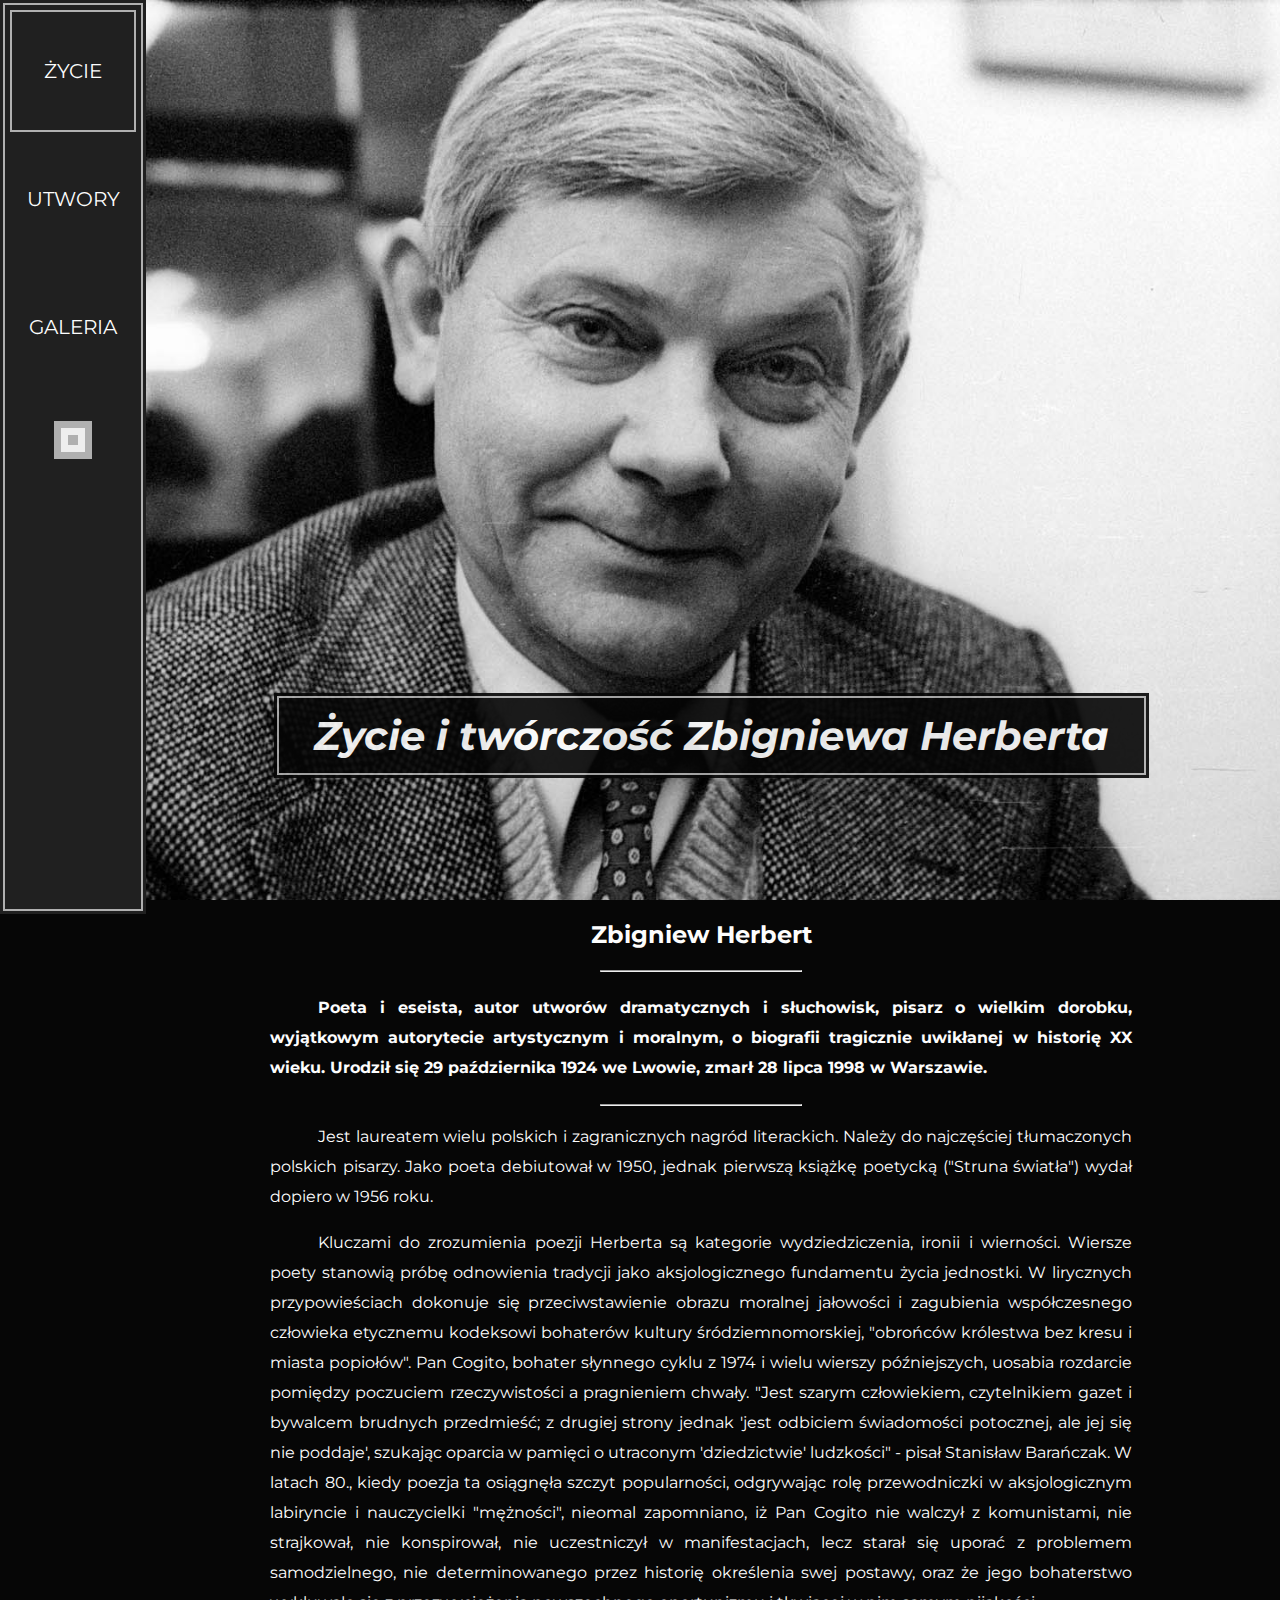
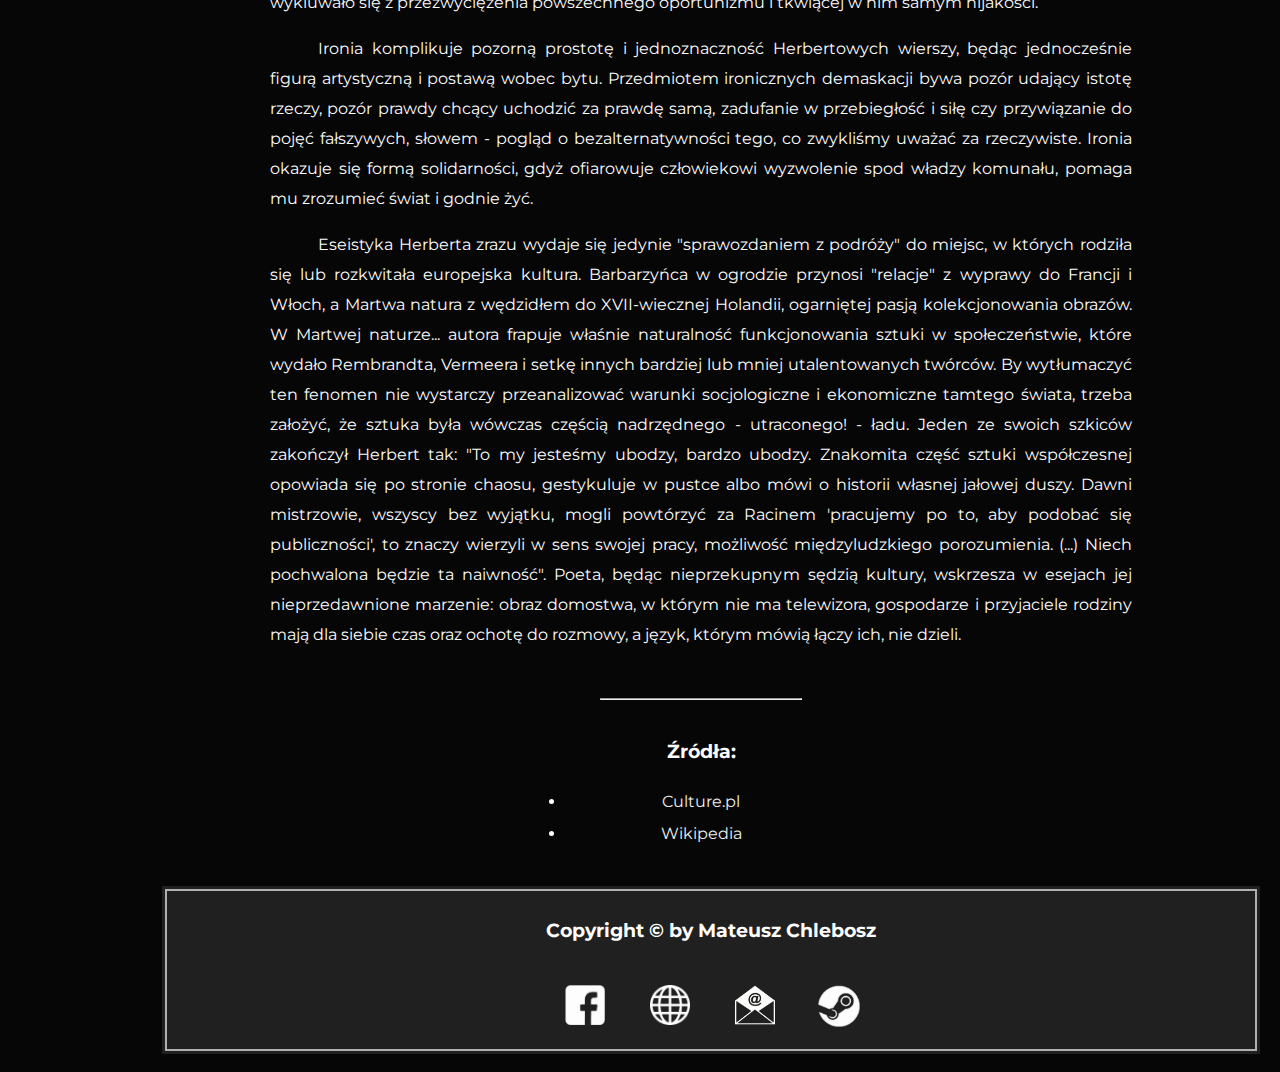
==== index.html @ c5ec64eb "v1" ====
<!DOCTYPE html>
<html>
<head>
<meta charset="UTF-8">
<title>Życie i twórczość Zbigniewa Herberta</title>
<meta http-equiv="Content-Language" content="pl">
<meta name="autor" content="Mateusz Chlebosz">
<meta name="description" content="Życie i twórczość Zbigniewa Herberta">
 <meta name="keywords" content="Zbigniew,Herbert,Poeta">


<link rel="stylesheet" href="style.css">
<link rel="stylesheet" href="https://fonts.googleapis.com/css?family=Montserrat">
<link rel="icon" href="icon.png">

<script type="text/javascript" src="invert.js">
</script>

</head>




<body class="dark-theme" onload="start();" >

<!-- Icon Bar -->
<nav class="sidebar hide-small inline dark-element">

  
  <!-- Navigation -->
  <a href="index.html"  class="bar-item inline">
    ŻYCIE
  </a>
  
  <a href="utwory.html" class="bar-item">
    UTWORY
  </a>
  
  <a href="galeria.html" class="bar-item">
    GALERIA
  </a>
  
  
  <a href="#" onclick="invert();" class="switch-item">
    <div class="in"></div>
  </a> 
 
</nav>
<!-- Navbar on small screens (Hidden on medium and large screens) -->
<div class="opacity hover-opacity-off hide-large topbar dark-element">
  <div class="bar">
    <a href="index.html" class="bar-item inline" style="width:24% !important">ŻYCIE</a>
    <a href="utwory.html" class="bar-item" style="width:24% !important">UTWORY</a>
    <a href="galeria.html" class="bar-item" style="width:24% !important">GALERIA</a>
	<a href="#" onclick="invert();" class="switch-item" style="width:24% !important"><div class="in"></div></a>		
	</div>	
</div>

<!-- Page Content -->




<div class="main" >

<header>
 <div class="parallax diff" >
    <div class="home inline dark-theme opacity">Życie i twórczość Zbigniewa Herberta</div>
</div>
  </header>

  <!-- About Section -->
  <div class="main-2 indent">
    <h2 class="noindent" style="text-align:center">Zbigniew Herbert</h2>
    <hr style="width:200px">
    <h4>Poeta i eseista, autor utworów dramatycznych i słuchowisk, pisarz o wielkim dorobku, 
	wyjątkowym autorytecie artystycznym i moralnym, o biografii tragicznie uwikłanej w historię XX wieku. 
	Urodził się 29 października 1924 we Lwowie, zmarł 28 lipca 1998 w Warszawie.
    </h4>
	 <hr style="width:200px">
    <p>Jest laureatem wielu polskich i zagranicznych nagród literackich. 
	Należy do najczęściej tłumaczonych polskich pisarzy. Jako poeta debiutował w 1950, 
	jednak pierwszą książkę poetycką ("Struna światła") wydał dopiero w 1956 roku.</p>
    <p>Kluczami do zrozumienia poezji Herberta są kategorie wydziedziczenia, ironii i wierności. 
	Wiersze poety stanowią próbę odnowienia tradycji jako aksjologicznego fundamentu życia jednostki. 
	W lirycznych przypowieściach dokonuje się przeciwstawienie obrazu moralnej jałowości i zagubienia 
	współczesnego człowieka etycznemu kodeksowi bohaterów kultury śródziemnomorskiej, "obrońców królestwa 
	bez kresu i miasta popiołów". Pan Cogito, bohater słynnego cyklu z 1974 i wielu wierszy późniejszych, 
	uosabia rozdarcie pomiędzy poczuciem rzeczywistości a pragnieniem chwały. "Jest szarym 
	człowiekiem, czytelnikiem gazet i bywalcem brudnych przedmieść; z drugiej strony jednak 'jest 
	odbiciem świadomości potocznej, ale jej się nie poddaje', szukając oparcia w pamięci o utraconym 
	'dziedzictwie' ludzkości" - pisał Stanisław Barańczak. W latach 80., kiedy poezja ta osiągnęła 
	szczyt popularności, odgrywając rolę przewodniczki w aksjologicznym labiryncie i nauczycielki "mężności",
	nieomal zapomniano, iż Pan Cogito nie walczył z komunistami, nie strajkował, nie konspirował, 
	nie uczestniczył w manifestacjach, lecz starał się uporać z problemem samodzielnego, nie determinowanego 
	przez historię określenia swej postawy, oraz że jego bohaterstwo wykluwało się z przezwyciężenia
	powszechnego oportunizmu i tkwiącej w nim samym nijakości.</p>
	<p>Ironia komplikuje pozorną prostotę i jednoznaczność Herbertowych wierszy, będąc jednocześnie 
	figurą artystyczną i postawą wobec bytu. Przedmiotem ironicznych demaskacji bywa pozór udający 
	istotę rzeczy, pozór prawdy chcący uchodzić za prawdę samą, zadufanie w przebiegłość i siłę czy 
	przywiązanie do pojęć fałszywych, słowem - pogląd o bezalternatywności tego, co zwykliśmy uważać
	za rzeczywiste. Ironia okazuje się formą solidarności, gdyż ofiarowuje człowiekowi wyzwolenie spod
	władzy komunału, pomaga mu zrozumieć świat i godnie żyć.
	</p>
	<p>
	Eseistyka Herberta zrazu wydaje się jedynie "sprawozdaniem z podróży" do miejsc, w których rodziła
	się lub rozkwitała europejska kultura. Barbarzyńca w ogrodzie przynosi "relacje" z wyprawy do Francji 
	i Włoch, a Martwa natura z wędzidłem do XVII-wiecznej Holandii, ogarniętej pasją kolekcjonowania obrazów. 
	W Martwej naturze... autora frapuje właśnie naturalność funkcjonowania sztuki w społeczeństwie, które 
	wydało Rembrandta, Vermeera i setkę innych bardziej lub mniej utalentowanych twórców. By wytłumaczyć ten 
	fenomen nie wystarczy przeanalizować warunki socjologiczne i ekonomiczne tamtego świata, trzeba założyć, 
	że sztuka była wówczas częścią nadrzędnego - utraconego! - ładu. Jeden ze swoich szkiców zakończył 
	Herbert tak: "To my jesteśmy ubodzy, bardzo ubodzy. Znakomita część sztuki współczesnej opowiada się 
	po stronie chaosu, gestykuluje w pustce albo mówi o historii własnej jałowej duszy. Dawni mistrzowie, 
	wszyscy bez wyjątku, mogli powtórzyć za Racinem 'pracujemy po to, aby podobać się publiczności', to 
	znaczy wierzyli w sens swojej pracy, możliwość międzyludzkiego porozumienia. (...) Niech pochwalona
	będzie ta naiwność". Poeta, będąc nieprzekupnym sędzią kultury, wskrzesza w esejach jej nieprzedawnione 
	marzenie: obraz domostwa, w którym nie ma telewizora, gospodarze i przyjaciele rodziny mają dla siebie
	czas oraz ochotę do rozmowy, a język, którym mówią łączy ich, nie dzieli.
	</p>

 <hr style="width:200px; margin-top:3em">
 <div class="source">
	<h3 class="noindent">Źródła:</h3>
<ul class="noindent">
	<li><a class="link" href="http://culture.pl/pl/tworca/zbigniew-herbert">Culture.pl</a></li>
	<li><a class="link" href="https://pl.wikipedia.org/wiki/Zbigniew_Herbert#Tw%C3%B3rczo%C5%9B%C4%87">Wikipedia</a></li>
</ul>
	</div>
   
   </div>	
  
    <!-- Footer Social -->
  <footer class="main-2 inline dark-element">
   <h3 class="copyright">Copyright &copy;  by Mateusz Chlebosz<h3>

   <div class="footer dark-element">
    <a href="https://www.facebook.com/chlebosz.mateusz" ><img class="footer-item dark-element"src="facebook2.png" alt="facebook" ></a>
    <a href="http://chlebakos.tookapic.com/" ><img class="footer-item dark-element"src="internet.png" alt="website" ></a>
    <a href="mailto:chleboszmateusz@gmail.com" ><img class="footer-item dark-element"src="e-mail.png" alt="mail" ></a>
    <a href="https://steamcommunity.com/id/Chlebakos/" ><img class="footer-item steam dark-element"src="steam.png" alt="steam" ></a>
	
	
  <!-- End footer -->
  </footer>

<!-- END PAGE CONTENT -->
</div>

</body>
</html>
---- style.css ----
body
	{margin:0px}
body, h1,h2,h3,h4,h5,h6 
	{font-family: "Montserrat", sans-serif}
	
p,h1,h2,h3,h4,h5,h6,ul,li
	{ line-height: 30px }
	

header
	{text-align:center;
	vertical-align:middle;
	margin-bottom:20px}
	
footer
	{max-width:99.9999%;
	margin-right:20px;
	display:block;
	white-space:normal;
	text-align:center!important}
	
	
.main-2
{margin-left:20px;
margin-right:20px}

	
	

.dark-theme
	{color:#fdfdfd;
	background-color:#060606}

.dark-element
	{color:#fdfdfd;
	background-color:#202020!important}

.inverted
	{filter: invert(100%);
	background-color:#EEEEEE}
	
.inverted .diff
	{filter: invert(100%)}
	

	
	
	
	
.home
	{text-align:center;
	position:relative;
	top:77vh;
	overflow:visible;
	display:inline-block;
	width:auto;
	font-style:oblique;
	font-weight:bold;
	
	padding:20px 1em;
	font-size:40px;
	line-height: 45px}


.inverted .home
	{background-color:#fdfdfd;
	color:#060606;
	outline-color:#060606}
	

	
	

	
	
.opacity
	{opacity:0.9}
.hover-opacity-off:hover
	{opacity:1}



.inline
	{outline:2px solid #B0B0B0;
	outline-offset:-5px}


.bar-item
	{display:inline-block;
	vertical-align:middle;
	text-align:center!important;
	text-decoration:none;}


.dark-theme .bar-item
	{color:#fdfdfd;
	background-color:none!important}
	
		
.dark-theme .bar-item:hover
	{cursor:pointer;
	background-color:#B0B0B0}
	
.dark-theme .bar-item:active
	{cursor:wait;
	background-color:#B0B0B0;
	color:#030303!important;
	font-weight:bold!important}
	
	
.parallax {

    background-image: url("zbigniew_herbert.jpg");

    min-height: 100vh; 
	width:100%;
	z-index:4;
	padding:0px 0px!important;
	

    background-attachment: fixed;
    background-position: center;
    background-repeat: no-repeat;
    background-size: cover}	
	
.sidebar
	{height:100%;
	position:fixed!important;
	z-index:1;
	overflow:auto;
	width:136px;
	padding:7px 5px;
	display:block;
	text-align:center!important}
	
	
.sidebar .bar-item
	{width:132px;
	overflow:auto;
	font-size:125%;
	padding:52px 0px}

	
.bar
	{width:100%;
	overflow:hidden;
	text-align:left!important;}
	
.topbar
	{position:fixed!important;
	z-index:1;
	overflow:hidden;
	width:100%;
	padding-left: 2px;
	display:block;
	white-space:normal}
	
.topbar .bar-item
	{width:24.99%;
	padding:2vh 0px;
	overflow:hidden;
	font-size:3.5vw}


	

	
.switch-item
	{display:inline-block;
	vertical-align:middle;
	overflow:hidden;
	text-decoration:none;
	text-align:center!important}
	
.sidebar .switch-item
{margin-top:30px}

.in
	{width: 38px;
	height: 38px;
	display:block;
	margin:auto;
	text-align:center!important;
	background: #B0B0B0;
	outline: 7px solid #EEEEEE;
	outline-offset: -14px!important}
	
	
	
	
	
	
.copyright
	{padding-top:30px;
	margin:10px}
	
.footer
	{overflow:hidden;
	margin:auto}
	
.footer-item
	{width:40px;
	height:40px;
	display:inline-block;
	overflow:visible;
	text-align:center;
	padding:10px 10px;
	margin:10px;
	border-radius:10px}
	
.footer-item:hover
	{cursor:pointer;
	filter: invert(100%)}

.footer-item.steam
	{width:42px!important;
	height:42px!important;
	padding:8px 8px}






	
.noindent
{text-indent:0px!important}

.indent
{text-indent: 3em}






.link
{line-height: 32px!important;
text-decoration:none;

color:#EEEEEE;
padding:5px 5px;
margin-left:-40px;
background-color:none;
}

.link:hover:not(li)
 {cursor:pointer;
	filter: invert(100%);
	background-color:#060606;}
	
.source
	{
	text-align:center!important;
	display:block;
	overflow:hidden;
	margin:auto;
	padding:10px 20vw}
		
	
	/*------responisve-----*/
	
@media (min-width:1079px){
.hide-large
		{display:none!important}

.main
	{
	margin-left:10px}
	
header
	{margin-left:132px}
	
footer
	{margin-left:152px!important}


.main-2
	{margin-left:132px;
	display:block;
	text-align:justify;
	padding:0px 10vw}
	



	
.responsive {
    float: left;
	height:auto;
	max-height:900px;
	min-height:360px;
	width: 24%}	
}


	
@media (max-width:1078px){
.hide-small
	{display:none!important}
.main
	{
	margin-top:0px}
	
	
.main-2
	{padding:0px 2vw;
	display:block;
	text-align:justify}

.home
	{padding:10px 1em;
	font-size:7vmin!important;
	line-height:10vmin!important}
	

.responsive {
    width: 99%;
	margin: 6px 0;
	height:auto!important}
	
div.gallery {
	height:auto!important}
	
div.desc {
    padding:30px!important;
}
}



	
/*-------------------Gallery-------------------*/
	
	div.gallery {
    border: 1px solid #ccc;
	box-sizing: border-box;
}

div.gallery:hover {
    border: 1px solid #777;
}

div.gallery img {
    width: 100%;
    height: auto;
	margin-left:-48px;

}

div.desc {
    padding:15px;
    text-align: center;
display :block}

.responsive {
    padding: 6px;
    float: left;
	box-sizing: border-box;
	

}
.clearfix:after {
    content: "";
    display: table;
    clear: both;
}


	
	


/* Copyright by Mateusz Chlebosz*/
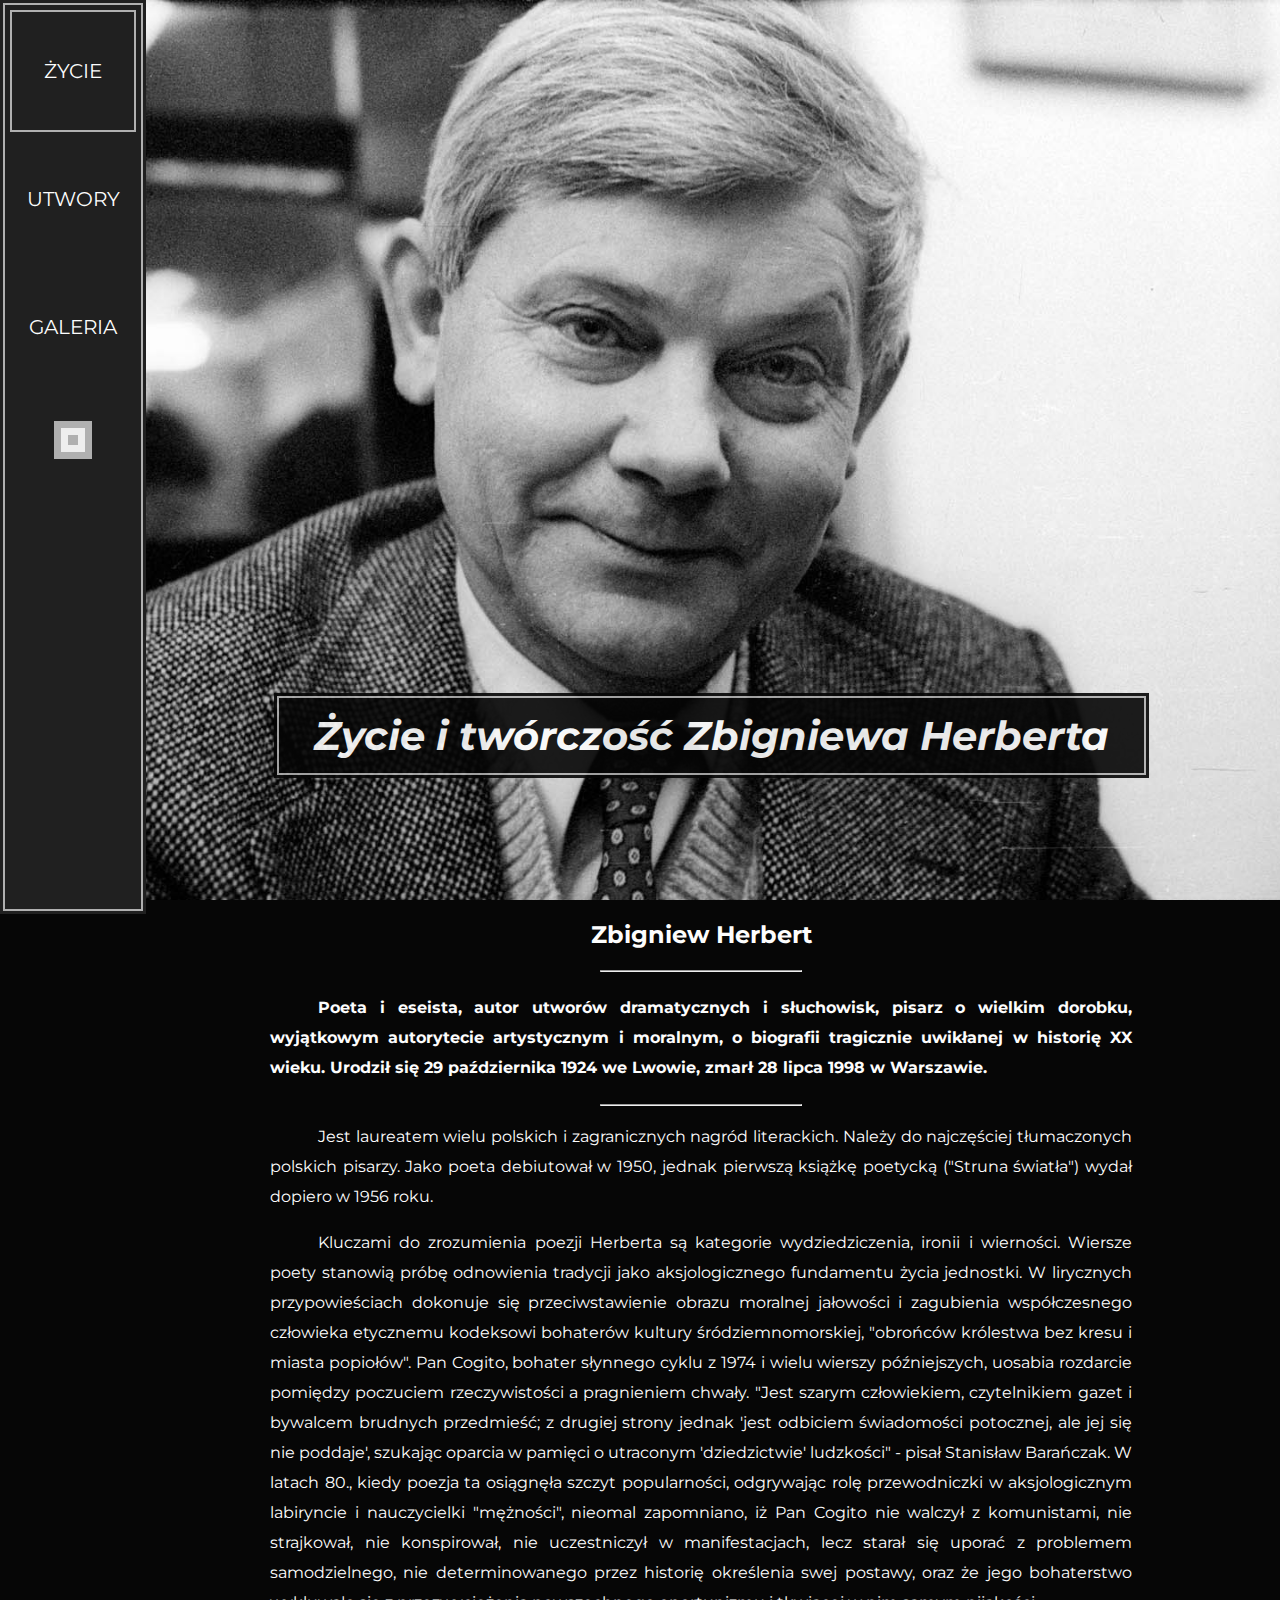
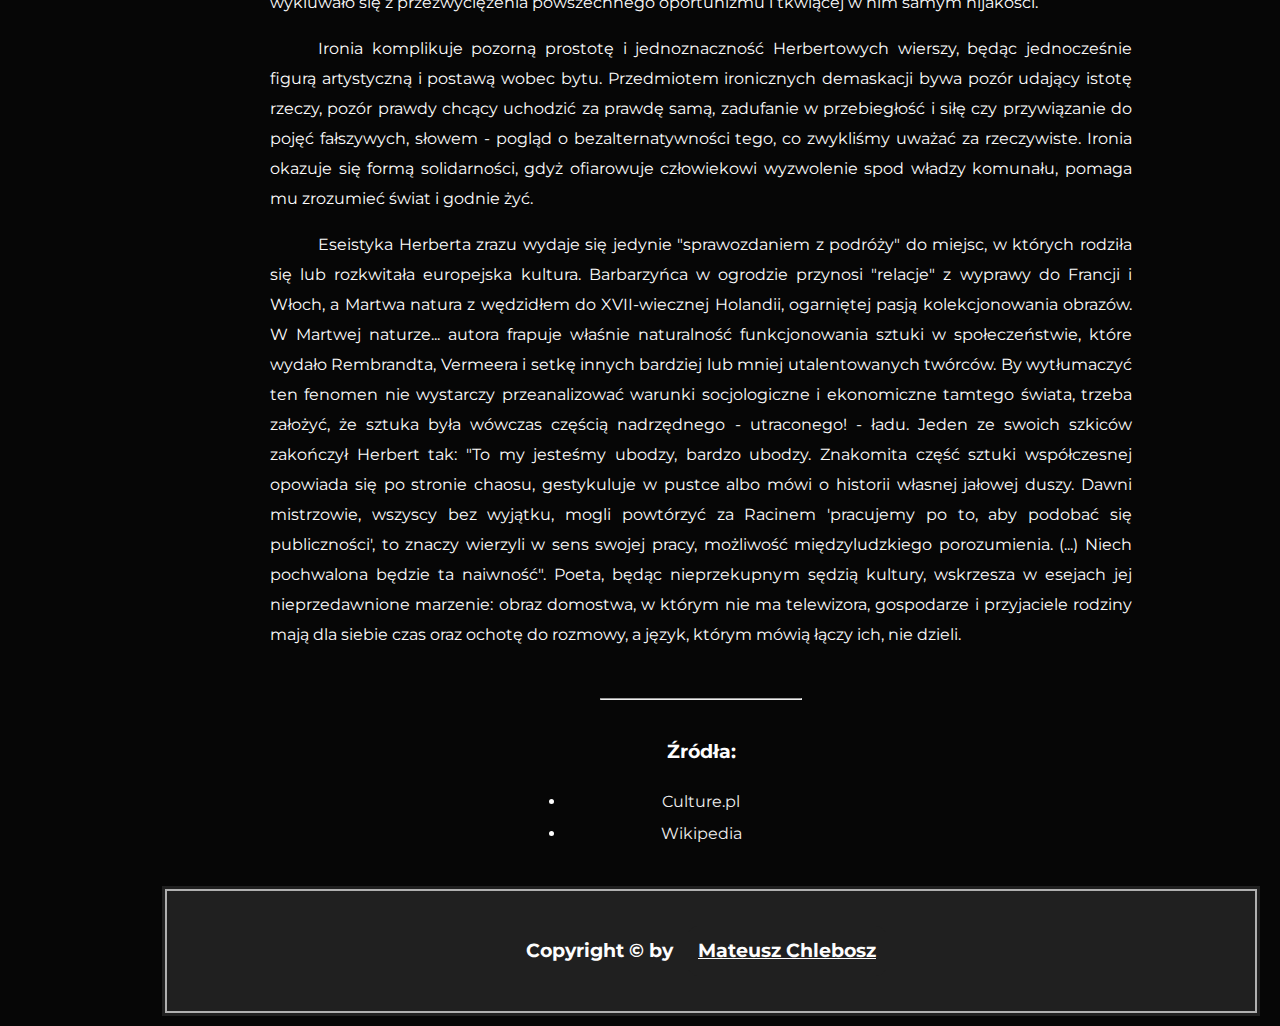
==== commit a5a445f8: "v1.5" ====
--- a/index.html
+++ b/index.html
@@ -23,6 +23,40 @@
 
 <body class="dark-theme" onload="start();" >
 
+
+</div>
+
+
+<!-- About popup  -->
+
+<div id="about" style="display:none" >
+<div class="opacity dark-theme about "></div>
+
+<div class="dark-element about in">
+
+	<a href="javascript:close_about()">
+      <img class="footer-item dark-element X" src="X.png" alt="X">
+    </a>
+	
+	<img class="dark-element diff" style="height:30vh; width:auto; margin:20px;" src="me.jpg" alt="Me">
+
+<p>Strona zrobiona przez ucznia Zespołu Szkół Komunikacji im. Hipolita Cegielskiego z klasy 1C</p>
+
+<h3 class="copyright">Copyright &copy;  by Mateusz Chlebosz</h3>
+<div class="footer dark-element">
+    <a href="https://www.facebook.com/chlebosz.mateusz" target="_blank"><img class="footer-item dark-element"src="facebook2.png" alt="facebook" ></a>
+    <a href="http://chlebakos.tookapic.com/" target="_blank"><img class="footer-item dark-element"src="internet.png" alt="website" ></a>
+    <a href="mailto:chleboszmateusz@gmail.com" target="_blank"><img class="footer-item dark-element"src="e-mail.png" alt="mail" ></a>
+    <a href="https://steamcommunity.com/id/Chlebakos/" target="_blank"><img class="footer-item steam dark-element"src="steam.png" alt="steam" ></a>
+	</div>
+	
+	</div>
+	</div>
+	
+	
+	
+	
+	
 <!-- Icon Bar -->
 <nav class="sidebar hide-small inline dark-element">
 
@@ -57,6 +91,13 @@
 </div>
 
 <!-- Page Content -->
+
+
+
+
+
+
+
 
 
 
@@ -130,22 +171,16 @@
    
    </div>	
   
-    <!-- Footer Social -->
+   
+
+   <!-- Footer-->
   <footer class="main-2 inline dark-element">
-   <h3 class="copyright">Copyright &copy;  by Mateusz Chlebosz<h3>
+   <h3 class="copyright">Copyright &copy;  by <a href="javascript:open_about()" class="dark-element"  > Mateusz Chlebosz</a></h3>
 
-   <div class="footer dark-element">
-    <a href="https://www.facebook.com/chlebosz.mateusz" ><img class="footer-item dark-element"src="facebook2.png" alt="facebook" ></a>
-    <a href="http://chlebakos.tookapic.com/" ><img class="footer-item dark-element"src="internet.png" alt="website" ></a>
-    <a href="mailto:chleboszmateusz@gmail.com" ><img class="footer-item dark-element"src="e-mail.png" alt="mail" ></a>
-    <a href="https://steamcommunity.com/id/Chlebakos/" ><img class="footer-item steam dark-element"src="steam.png" alt="steam" ></a>
-	
-	
-  <!-- End footer -->
   </footer>
 
 <!-- END PAGE CONTENT -->
-</div>
+
 
 </body>
 </html>
--- a/style.css
+++ b/style.css
@@ -192,11 +192,15 @@
 	
 .copyright
 	{padding-top:30px;
+	padding-bottom:30px;
 	margin:10px}
 	
 .footer
 	{overflow:hidden;
-	margin:auto}
+	margin: auto;
+	width: 80%;
+    padding: 10px;
+	margin-bottom:20px}
 	
 .footer-item
 	{width:40px;
@@ -366,10 +370,56 @@
     clear: both;
 }
 
-
-	
-	
-
+.about
+{
+	
+	height:100%;
+	width:100%;
+	position:fixed!important;
+	z-index:3;
+
+
+}
+.about.in
+{
+	height:auto;
+	width:50%;
+	min-width:300px;
+	position:fixed!important;
+	z-index:4;
+	text-align:center!important;
+	display:block;
+	margin-left:20vw;
+	margin-top:5vh
+	
+}
+.X
+{
+	top:20px;
+	position: absolute;
+    right: 20px;
+	display:inline;!important
+}
+
+.about p
+{
+	padding:0px 30px;
+}
+	
+.copyright a
+{
+	display:inline-block;
+	overflow:visible;
+	text-align:center;
+	padding:10px 10px;
+	margin:10px;
+	border-radius:10px
+}
+
+	
+.copyright a:hover
+	{cursor:pointer;
+	filter: invert(100%)}
 
 /* Copyright by Mateusz Chlebosz*/
 
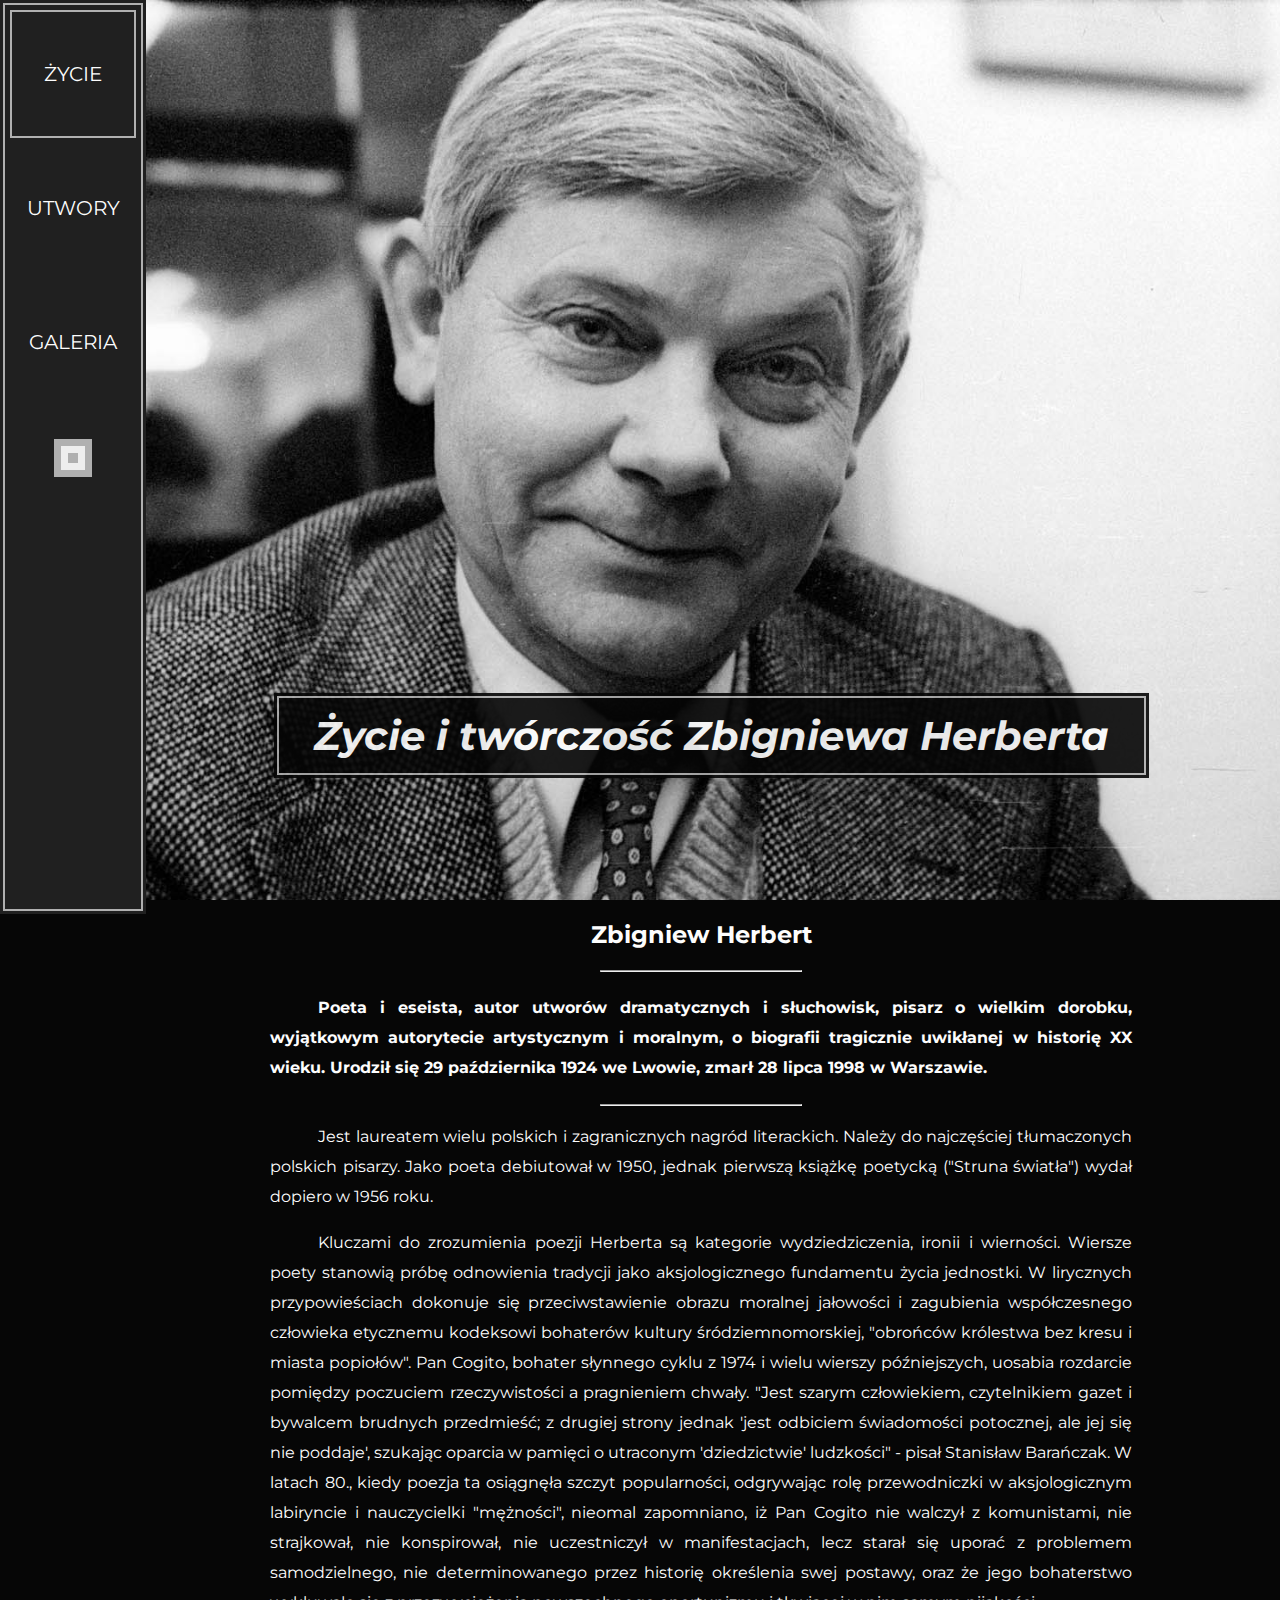
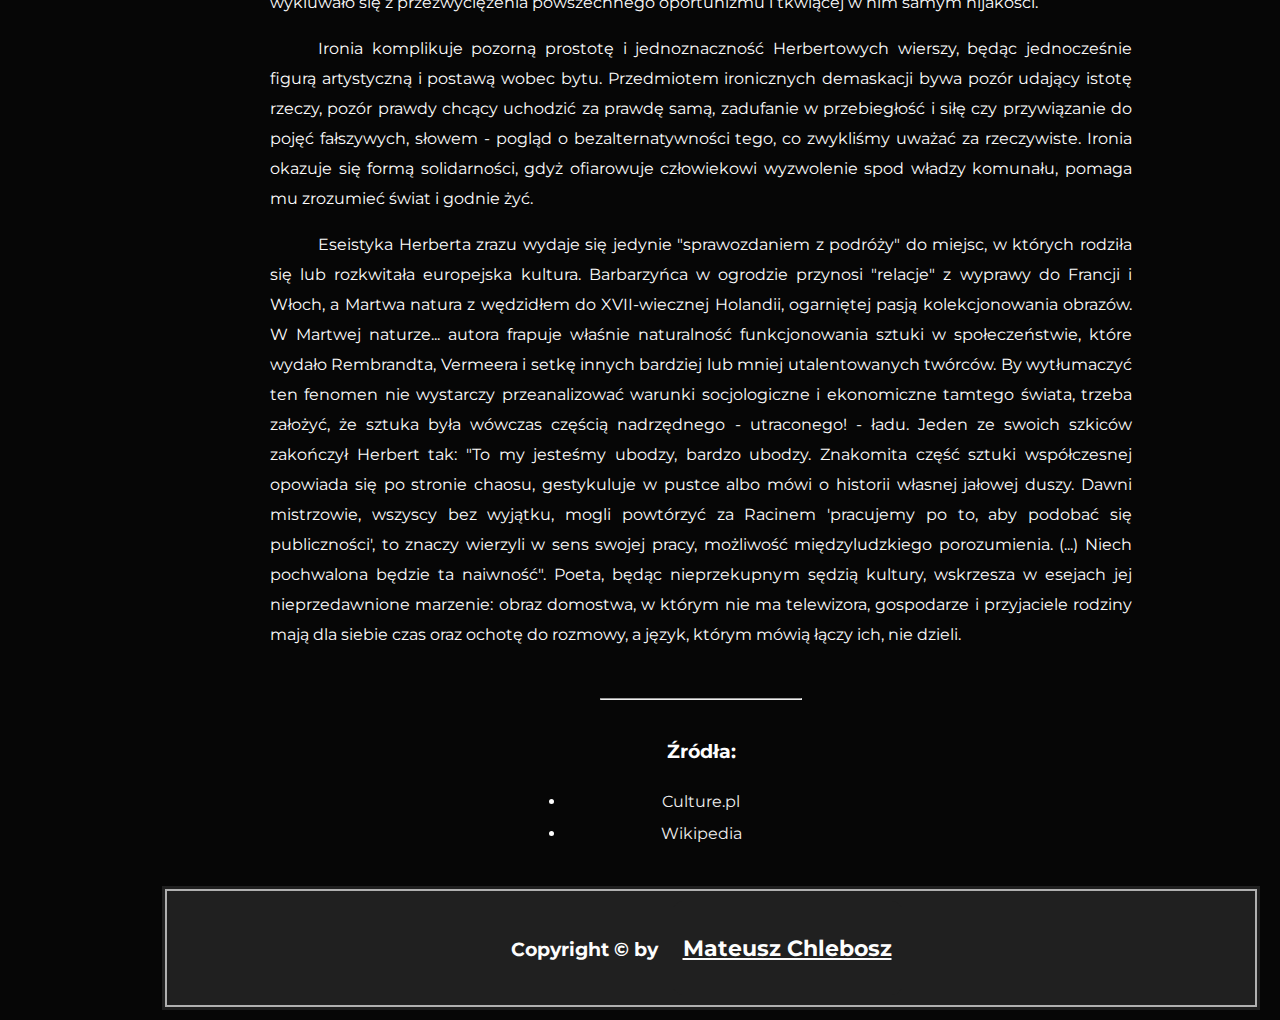
==== commit 219e0cc9: "v1.6" ====
--- a/index.html
+++ b/index.html
@@ -175,7 +175,7 @@
 
    <!-- Footer-->
   <footer class="main-2 inline dark-element">
-   <h3 class="copyright">Copyright &copy;  by <a href="javascript:open_about()" class="dark-element"  > Mateusz Chlebosz</a></h3>
+   <h3 class="copyright">Copyright &copy;  by <a href="javascript:open_about()" class="dark-element" > <h3>Mateusz Chlebosz</h3></a></h3>
 
   </footer>
 
--- a/style.css
+++ b/style.css
@@ -1,9 +1,9 @@
 body
 	{margin:0px}
-body, h1,h2,h3,h4,h5,h6 
+body, h1,h2,h3,h4,h5,h6,a
 	{font-family: "Montserrat", sans-serif}
 	
-p,h1,h2,h3,h4,h5,h6,ul,li
+p,h1,h2,h3,h4,h5,h6,ul,li,a
 	{ line-height: 30px }
 	
 
@@ -191,8 +191,8 @@
 	
 	
 .copyright
-	{padding-top:30px;
-	padding-bottom:30px;
+	{padding-top:5px;
+	padding-bottom:5px;
 	margin:10px}
 	
 .footer
@@ -390,7 +390,7 @@
 	text-align:center!important;
 	display:block;
 	margin-left:20vw;
-	margin-top:5vh
+	margin-top:5vh;
 	
 }
 .X
@@ -413,7 +413,8 @@
 	text-align:center;
 	padding:10px 10px;
 	margin:10px;
-	border-radius:10px
+	border-radius:10px;
+	font-size:auto;
 }
 
 	
